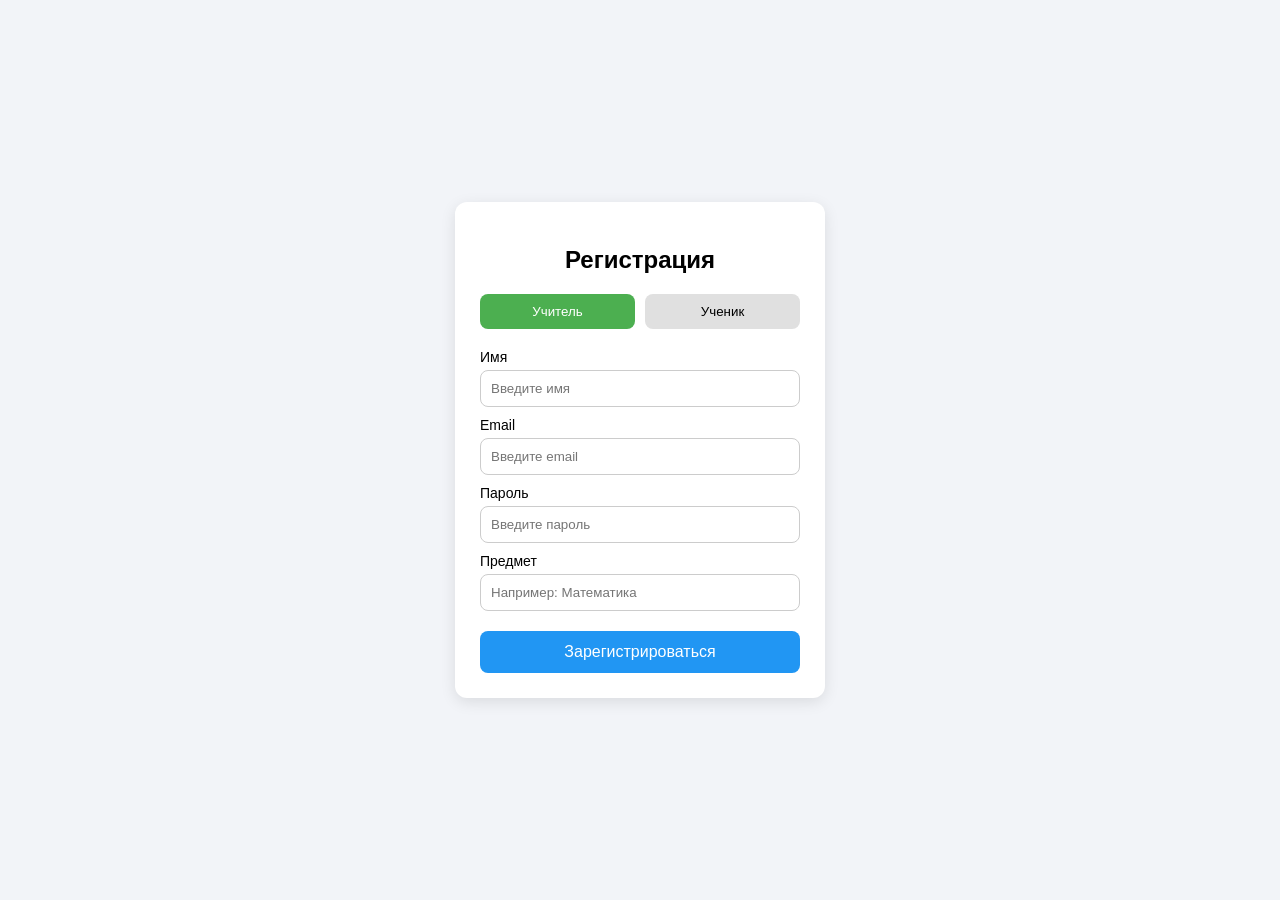
==== frontend/index.html @ 34066014 "init and base code&structure" ====
<!DOCTYPE html>
<html lang="ru">
<head>
  <meta charset="UTF-8" />
  <meta name="viewport" content="width=device-width, initial-scale=1.0" />
  <title>Регистрация</title>
  <link rel="stylesheet" href="style.css" />
  <link id="favicon" rel="icon" type="image/x-icon" href="/front/favicon.ico">

</head>
<body>
  <div class="container">
    <form class="register-box" id="registerForm">
      <h2>Регистрация</h2>

      <div class="role-switch">
        <button type="button" class="role-btn active" data-role="teacher">Учитель</button>
        <button type="button" class="role-btn" data-role="student">Ученик</button>
      </div>

      <input type="hidden" id="role" name="role" value="teacher" />

      <label for="name">Имя</label>
      <input type="text" id="name" placeholder="Введите имя" required />

      <label for="email">Email</label>
      <input type="email" id="email" placeholder="Введите email" required />

      <label for="password">Пароль</label>
      <input type="password" id="password" placeholder="Введите пароль" required />

      <div id="teacherFields">
        <label for="subject">Предмет</label>
        <input type="text" id="subject" placeholder="Например: Математика" />
      </div>

      <div id="studentFields" style="display: none;">
        <label for="class">Класс</label>
        <input type="text" id="class" placeholder="Например: 8А" />
      </div>

      <button type="submit" class="submit-btn">Зарегистрироваться</button>
    </form>
  </div>

<script>
  const API_URL = 'http://192.168.0.108:8810/api/v1'

  document.getElementById('registerForm').addEventListener('submit', async function(e) {
    e.preventDefault();

    const data = {
      role: document.getElementById('role').value,
      name: document.getElementById('name').value,
      email: document.getElementById('email').value,
      password: document.getElementById('password').value,
      subject: document.getElementById('subject').value,
      class: document.getElementById('class').value
    };

    try {
      const response = await fetch(API_URL, {
        method: 'POST',
        headers: {
          'Content-Type': 'application/json'
        },
        body: JSON.stringify(data)
      });

      const result = await response.json();
      console.log(result);
      alert('Данные отправлены!');
    } catch (error) {
      console.error(error);
      alert('Ошибка отправки');
    }
  });
</script>
</body>
</html>
---- frontend/style.css ----
body {
  margin: 0;
  font-family: Arial, sans-serif;
  background: #f2f4f8;
}

.container {
  min-height: 100vh;
  display: flex;
  justify-content: center;
  align-items: center;
}

.register-box {
  width: 320px;
  background: #fff;
  padding: 25px;
  border-radius: 12px;
  box-shadow: 0 4px 15px rgba(0, 0, 0, 0.1);
}

.register-box h2 {
  text-align: center;
  margin-bottom: 20px;
}

.role-switch {
  display: flex;
  gap: 10px;
  margin-bottom: 20px;
}

.role-btn {
  flex: 1;
  padding: 10px;
  border: none;
  border-radius: 8px;
  background: #e0e0e0;
  cursor: pointer;
}

.role-btn.active {
  background: #4caf50;
  color: white;
}

label {
  display: block;
  margin: 10px 0 5px;
  font-size: 14px;
}

input {
  width: 100%;
  padding: 10px;
  border: 1px solid #ccc;
  border-radius: 8px;
  box-sizing: border-box;
}

.submit-btn {
  width: 100%;
  margin-top: 20px;
  padding: 12px;
  border: none;
  border-radius: 8px;
  background: #2196f3;
  color: white;
  font-size: 16px;
  cursor: pointer;
}

.submit-btn:hover {
  background: #1976d2;
}
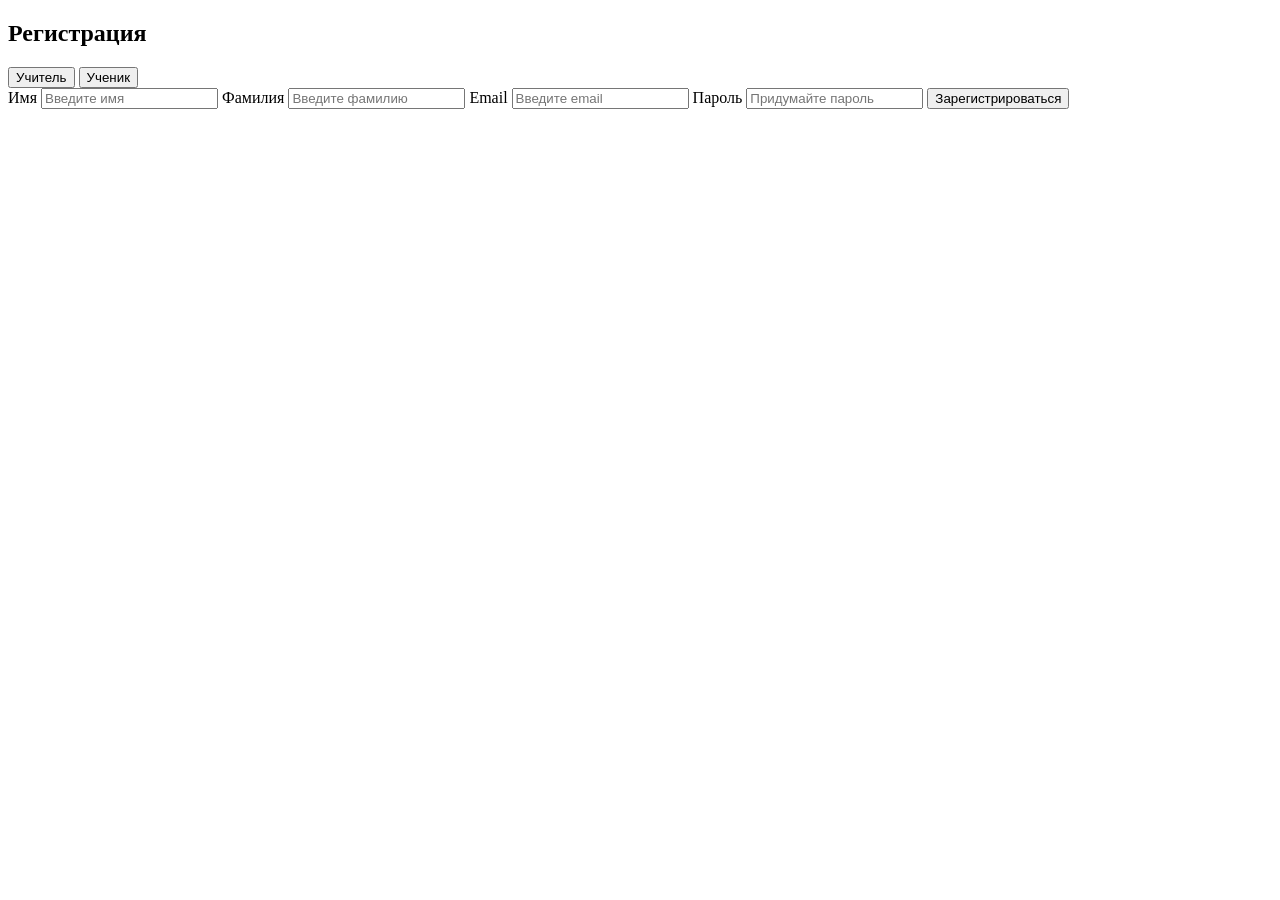
==== commit fb7e3c76: "основа регестрации, безопасности и шаблоны на будущее" ====
--- a/frontend/index.html
+++ b/frontend/index.html
@@ -4,7 +4,7 @@
   <meta charset="UTF-8" />
   <meta name="viewport" content="width=device-width, initial-scale=1.0" />
   <title>Регистрация</title>
-  <link rel="stylesheet" href="style.css" />
+  <link rel="stylesheet" href="/front/style.css" />
   <link id="favicon" rel="icon" type="image/x-icon" href="/front/favicon.ico">
 
 </head>
@@ -12,7 +12,8 @@
   <div class="container">
     <form class="register-box" id="registerForm">
       <h2>Регистрация</h2>
-
+      
+      <div id="toast" class="toast"></div>
       <div class="role-switch">
         <button type="button" class="role-btn active" data-role="teacher">Учитель</button>
         <button type="button" class="role-btn" data-role="student">Ученик</button>
@@ -23,16 +24,21 @@
       <label for="name">Имя</label>
       <input type="text" id="name" placeholder="Введите имя" required />
 
+      <label for="name">Фамилия</label>
+      <input type="text" id="surname" placeholder="Введите фамилию" required />
+
       <label for="email">Email</label>
       <input type="email" id="email" placeholder="Введите email" required />
 
       <label for="password">Пароль</label>
-      <input type="password" id="password" placeholder="Введите пароль" required />
+      <input type="password" id="password" placeholder="Придумайте пароль" required />
 
+    <!--
       <div id="teacherFields">
         <label for="subject">Предмет</label>
         <input type="text" id="subject" placeholder="Например: Математика" />
       </div>
+      -->
 
       <div id="studentFields" style="display: none;">
         <label for="class">Класс</label>
@@ -44,22 +50,76 @@
   </div>
 
 <script>
-  const API_URL = 'http://192.168.0.108:8810/api/v1'
+  const API_URL = 'http://192.168.0.108:8810/api/v1/';
+
+  const buttons = document.querySelectorAll('.role-btn');
+  const roleInput = document.getElementById('role');
+  const studentFields = document.getElementById('studentFields');
+  let role = '';
+
+  function showToast(message, type = "success") {
+    const toast = document.getElementById("toast");
+    toast.textContent = message;
+    toast.className = `toast ${type} show`;
+
+    setTimeout(() => {
+      toast.classList.remove("show");
+    }, 3000);
+  }
+
+  buttons.forEach(button => {
+    button.addEventListener('click', () => {
+      buttons.forEach(btn => btn.classList.remove('active'));
+      button.classList.add('active');
+
+      role = button.dataset.role;
+      roleInput.value = role;
+
+      if (role === 'teacher') {
+        studentFields.style.display = 'none';
+      } else {
+        studentFields.style.display = 'block';
+      }
+    });
+  });
 
   document.getElementById('registerForm').addEventListener('submit', async function(e) {
     e.preventDefault();
 
+    const classValue = document.getElementById('class').value.trim();
+
+    if (role == 'student') {
+      const classU = Number(classValue.replace(/[a-zа-я]/gi, '')); // проверка возможности существования класса
+    
+      if (!classValue || (classU < 1 || classU > 11) || String(classU).length - classValue.length > 1) {
+        showToast('класс не введен или введен не корректно');
+        document.getElementById('class').value = '';
+        return;
+      }
+    }
+    
+    // генерация случайного ID как индификатор сессии
+
+    const bytes = crypto.getRandomValues(new Uint8Array(16));
+    bytes[6] = (bytes[6] & 0x0f) | 0x40;
+    bytes[8] = (bytes[8] & 0x3f) | 0x80;
+
+    const devise_id_s = [...bytes].map((b, i) =>
+      [4, 6, 8, 10].includes(i) ? `-${b.toString(16).padStart(2, '0')}` : b.toString(16).padStart(2, '0')
+    ).join('').replace(/^(.{8})(.{4})(.{4})(.{4})(.{12})$/, '$1-$2-$3-$4-$5');
+
     const data = {
-      role: document.getElementById('role').value,
-      name: document.getElementById('name').value,
-      email: document.getElementById('email').value,
-      password: document.getElementById('password').value,
-      subject: document.getElementById('subject').value,
-      class: document.getElementById('class').value
+      role: roleInput.value,
+      name: document.getElementById('name').value.trim(),
+      surname: document.getElementById('surname').value.trim(),
+      email: document.getElementById('email').value.trim(),
+      password: document.getElementById('password').value.trim(),
+      classU: classValue,
+      devise_id: devise_id_s
     };
 
     try {
-      const response = await fetch(API_URL, {
+      const response = await fetch(API_URL + 'new_user', {
         method: 'POST',
         headers: {
           'Content-Type': 'application/json'
@@ -69,13 +129,22 @@
 
       const result = await response.json();
       console.log(result);
-      alert('Данные отправлены!');
+      
+      if (result.is_ok) {
+        showToast('успешно!');
+        console.log(JSON.stringify(result.data));
+        document.cookie = `user_data=${JSON.stringify(result.data)};devise_id=${devise_id};`; //path=/; secure=true; на момент тестов не возможно использовать тк не https
+        window.location.href = "/account";
+      } else if (result.details) {
+        showToast(result.details, type="error");
+      }
     } catch (error) {
       console.error(error);
-      alert('Ошибка отправки');
+      showToast('Ошибка отправки', type="error");
     }
   });
 </script>
+
 </body>
 </html>
 
